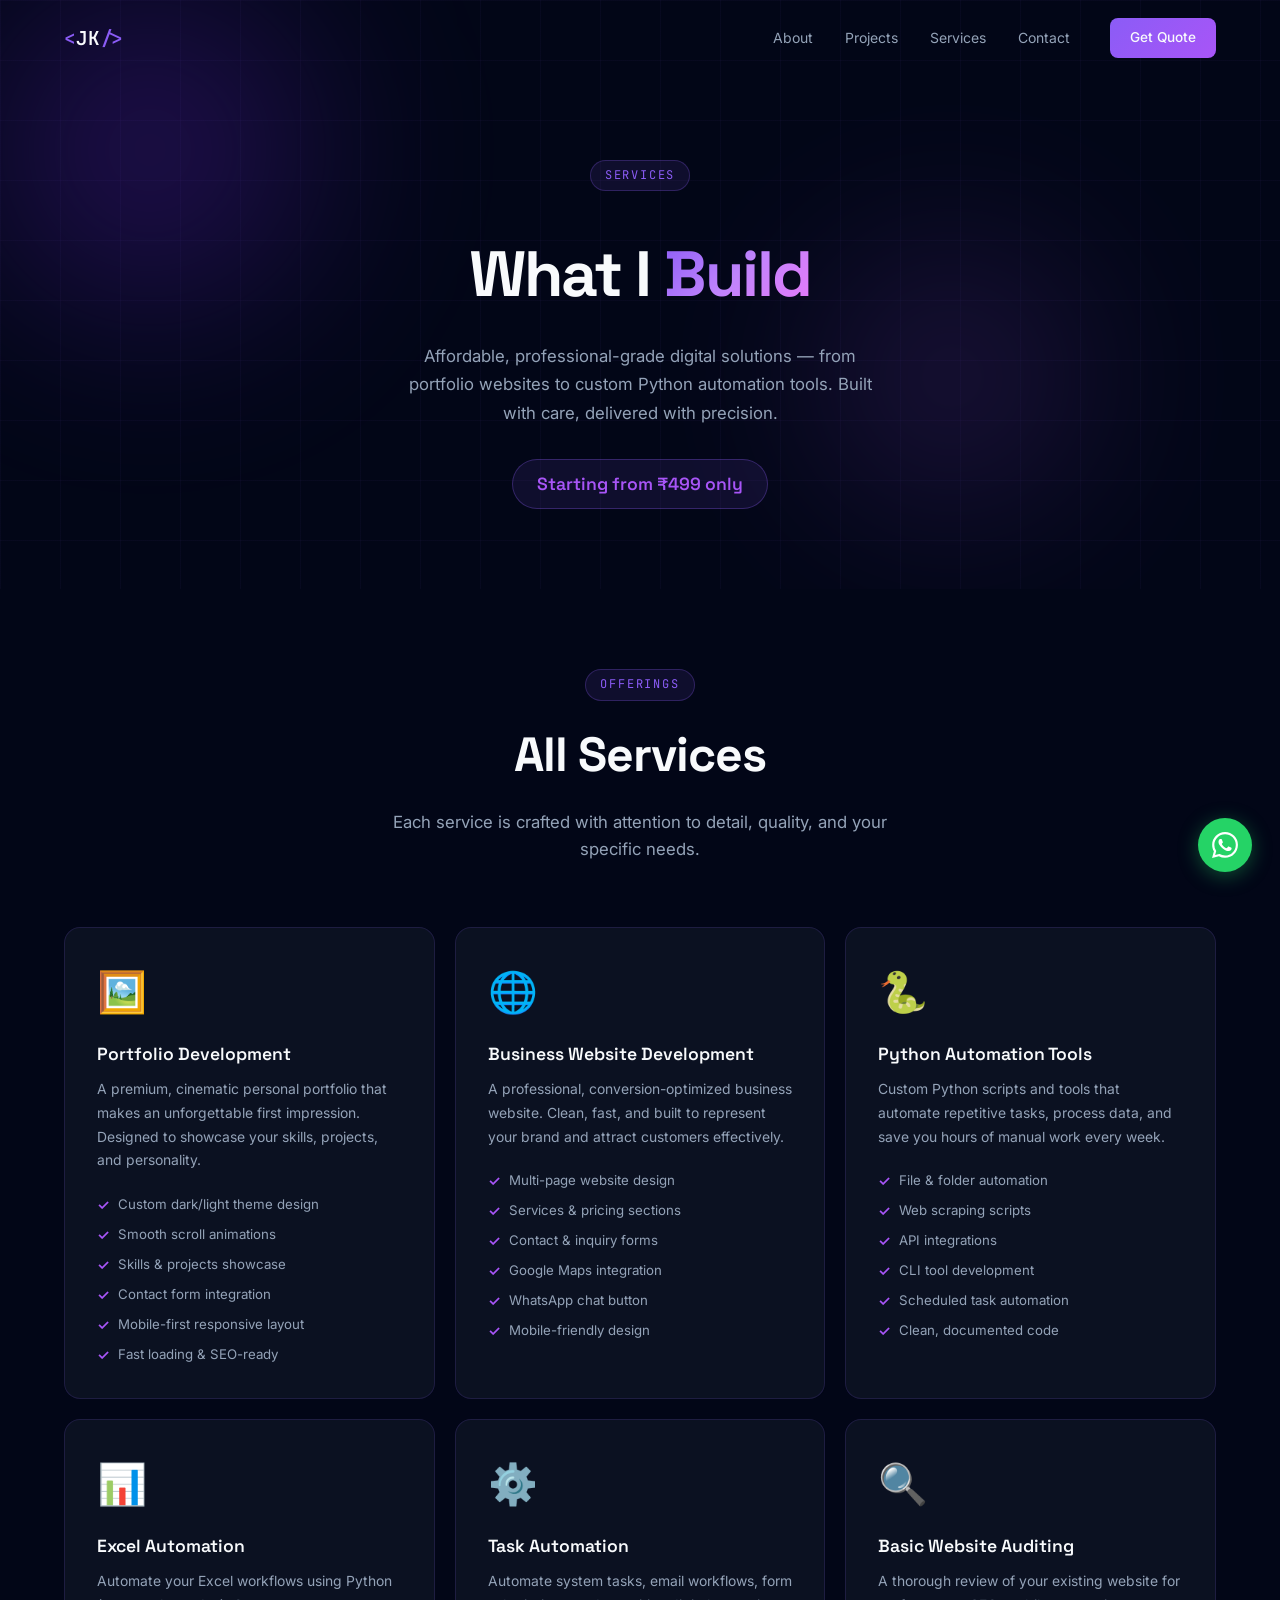
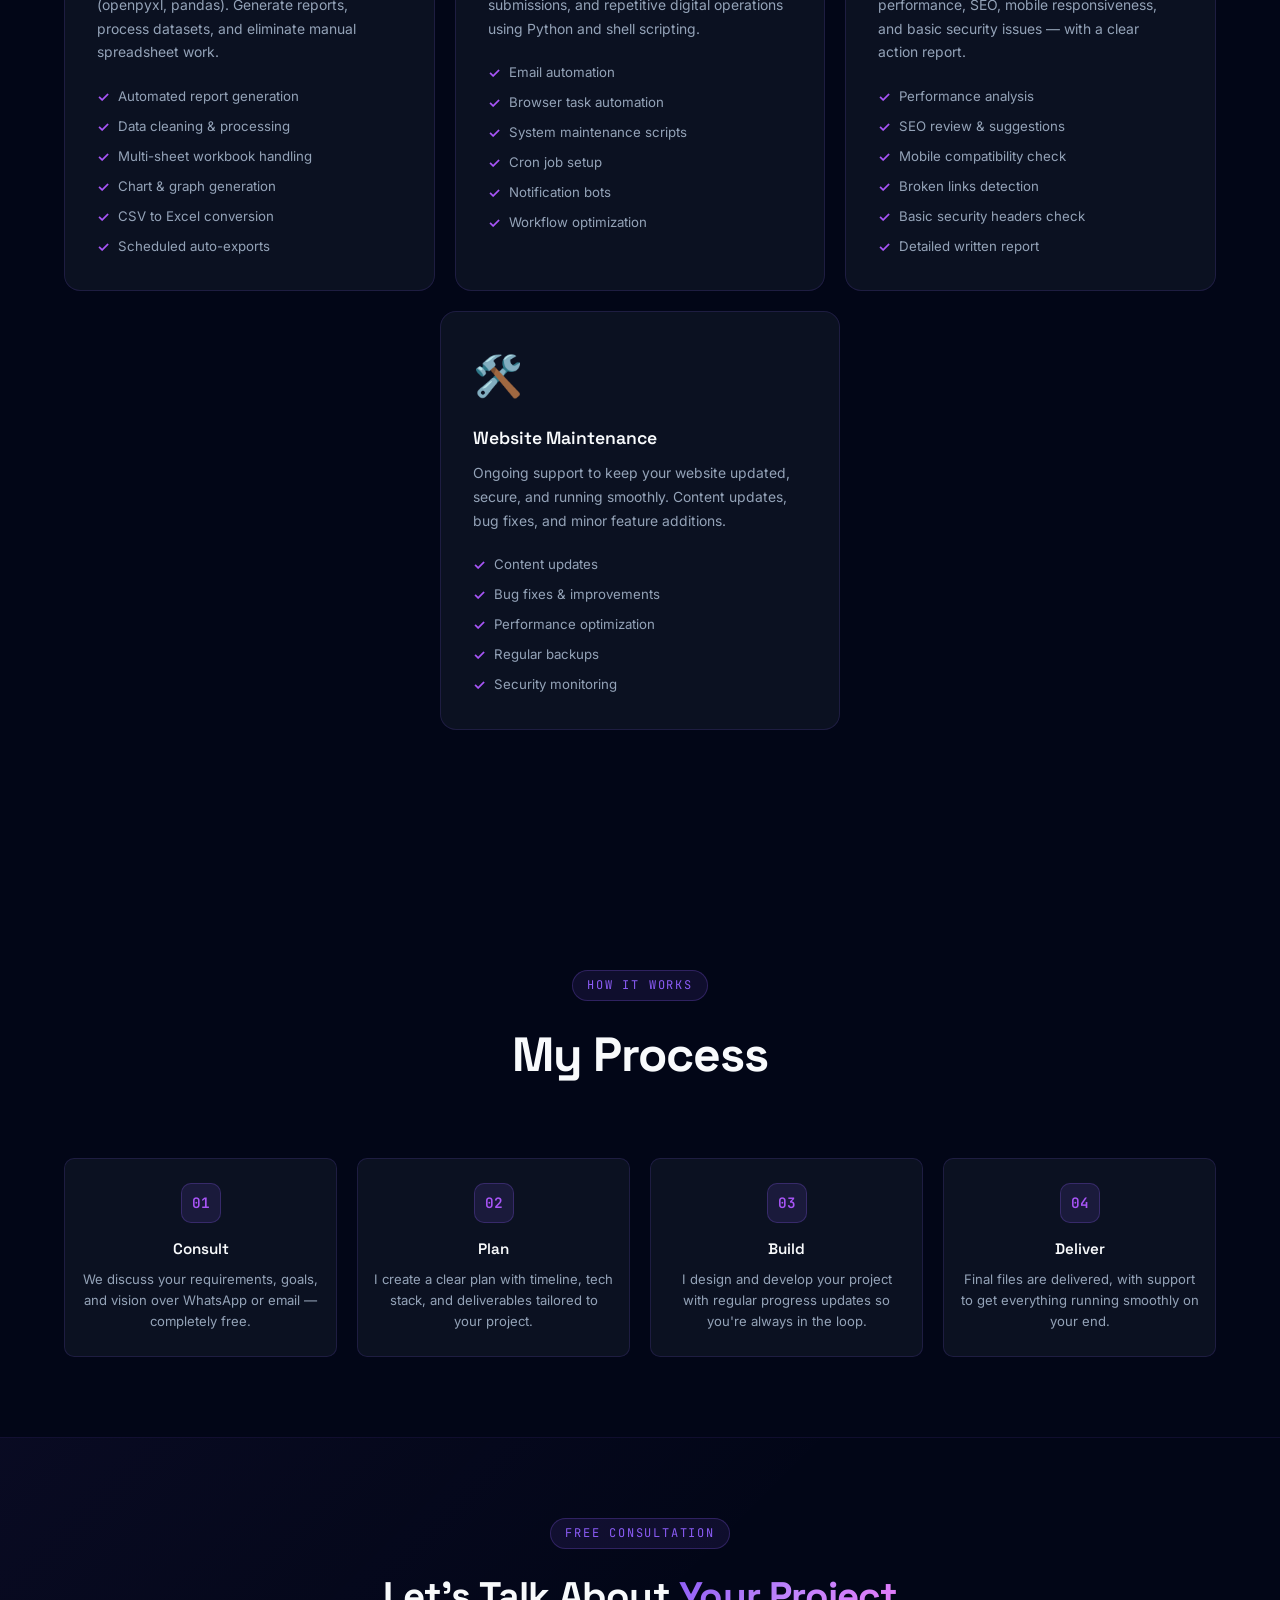
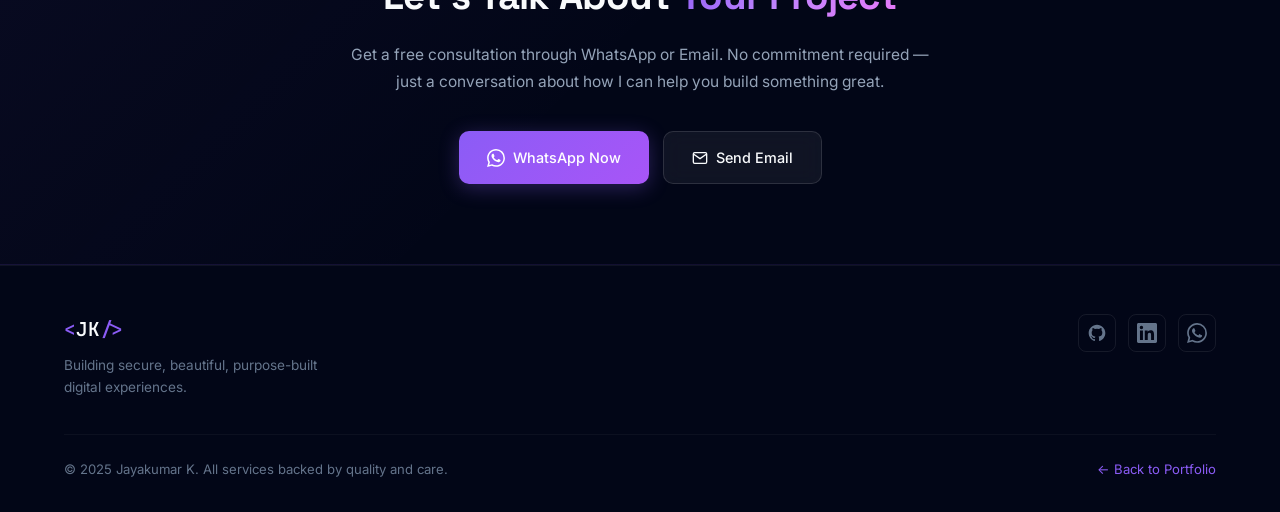
==== services.html @ e2ff3d17 "Initial Commit to upload files" ====
<!DOCTYPE html>
<html lang="en">
<head>
  <meta charset="UTF-8" />
  <meta name="viewport" content="width=device-width, initial-scale=1.0" />
  <title>Services — Jayakumar K</title>
  <meta name="description" content="Freelance services by Jayakumar K: Portfolio development, business websites, Python automation, and more. Starting from ₹499." />
  <link rel="preconnect" href="https://fonts.googleapis.com" />
  <link rel="preconnect" href="https://fonts.gstatic.com" crossorigin />
  <link href="https://fonts.googleapis.com/css2?family=Space+Grotesk:wght@300;400;500;600;700&family=Inter:wght@300;400;500;600&family=JetBrains+Mono:wght@400;500&display=swap" rel="stylesheet" />
  <link rel="stylesheet" href="style.css" />
  <style>
    /* Services Page Extra Styles */
    .services-hero {
      padding: 160px 0 80px;
      text-align: center;
      position: relative;
      overflow: hidden;
    }

    .services-hero .hero-bg { position: absolute; inset: 0; pointer-events: none; }

    .services-hero-content { position: relative; z-index: 1; }

    .services-hero h1 {
      font-family: var(--font-head);
      font-size: clamp(2.5rem, 5vw, 4rem);
      font-weight: 700;
      letter-spacing: -0.03em;
      margin: 16px 0;
    }

    .services-hero p {
      font-size: 1.05rem;
      color: var(--text-2);
      max-width: 500px;
      margin: 0 auto 32px;
      line-height: 1.7;
    }

    .price-badge {
      display: inline-block;
      font-family: var(--font-head);
      font-size: 1.1rem;
      font-weight: 600;
      color: var(--purple-glow);
      background: rgba(139, 92, 246, 0.1);
      border: 1px solid rgba(139, 92, 246, 0.3);
      padding: 10px 24px;
      border-radius: 100px;
    }

    /* Services Full Grid */
    .services-full {
      padding: 80px 0;
    }

    .services-full-grid {
      display: grid;
      grid-template-columns: repeat(3, 1fr);
      gap: 20px;
      margin-bottom: 80px;
    }

    .service-full-card {
      background: var(--card-bg);
      border: 1px solid var(--card-border);
      border-radius: var(--radius);
      padding: 32px;
      backdrop-filter: blur(10px);
      transition: var(--transition);
    }

    .service-full-card:hover {
      border-color: rgba(139, 92, 246, 0.3);
      transform: translateY(-4px);
      box-shadow: var(--shadow-purple);
    }

    .service-full-card .icon {
      font-size: 2.5rem;
      margin-bottom: 16px;
    }

    .service-full-card h3 {
      font-family: var(--font-head);
      font-size: 1.1rem;
      font-weight: 600;
      color: var(--text);
      margin-bottom: 10px;
    }

    .service-full-card p {
      font-size: 0.87rem;
      color: var(--text-2);
      line-height: 1.7;
      margin-bottom: 20px;
    }

    .service-features {
      list-style: none;
      display: flex;
      flex-direction: column;
      gap: 7px;
    }

    .service-features li {
      font-size: 0.83rem;
      color: var(--text-2);
      display: flex;
      align-items: center;
      gap: 8px;
    }

    .service-features li::before {
      content: '✓';
      color: var(--purple-glow);
      font-weight: 600;
      font-size: 0.9rem;
    }

    /* Consultation Section */
    .consultation {
      padding: 80px 0;
      background: linear-gradient(135deg, rgba(139, 92, 246, 0.05) 0%, transparent 50%);
      border-top: 1px solid rgba(139, 92, 246, 0.1);
      border-bottom: 1px solid rgba(139, 92, 246, 0.1);
    }

    .consultation-inner {
      text-align: center;
      max-width: 600px;
      margin: 0 auto;
    }

    .consultation-inner h2 {
      font-family: var(--font-head);
      font-size: clamp(1.8rem, 3vw, 2.5rem);
      font-weight: 700;
      letter-spacing: -0.02em;
      margin-bottom: 16px;
    }

    .consultation-inner p {
      font-size: 0.97rem;
      color: var(--text-2);
      line-height: 1.7;
      margin-bottom: 36px;
    }

    .consult-btns {
      display: flex;
      gap: 14px;
      justify-content: center;
      flex-wrap: wrap;
    }

    /* Process Section */
    .process {
      padding: 80px 0;
    }

    .process-grid {
      display: grid;
      grid-template-columns: repeat(4, 1fr);
      gap: 20px;
      margin-top: 48px;
    }

    .process-step {
      text-align: center;
      padding: 24px 16px;
      background: var(--card-bg);
      border: 1px solid var(--card-border);
      border-radius: var(--radius-sm);
      backdrop-filter: blur(10px);
      transition: var(--transition);
    }

    .process-step:hover {
      border-color: rgba(139, 92, 246, 0.25);
      transform: translateY(-3px);
    }

    .step-num {
      display: inline-flex;
      align-items: center;
      justify-content: center;
      width: 40px;
      height: 40px;
      border-radius: 10px;
      background: rgba(139, 92, 246, 0.12);
      border: 1px solid rgba(139, 92, 246, 0.25);
      font-family: var(--font-mono);
      font-size: 0.9rem;
      font-weight: 600;
      color: var(--purple-glow);
      margin-bottom: 14px;
    }

    .process-step h4 {
      font-family: var(--font-head);
      font-size: 0.95rem;
      font-weight: 600;
      color: var(--text);
      margin-bottom: 8px;
    }

    .process-step p {
      font-size: 0.82rem;
      color: var(--text-2);
      line-height: 1.6;
    }

    @media (max-width: 900px) {
      .services-full-grid { grid-template-columns: 1fr; }
      .process-grid { grid-template-columns: repeat(2, 1fr); }
    }

    @media (max-width: 600px) {
      .process-grid { grid-template-columns: 1fr; }
    }
  </style>
</head>
<body>

  <!-- ========== NAVBAR ========== -->
  <nav class="navbar scrolled" id="navbar">
    <div class="nav-container">
      <a href="index.html" class="nav-logo">
        <span class="logo-bracket">&lt;</span>JK<span class="logo-bracket">/&gt;</span>
      </a>
      <ul class="nav-links" id="navLinks">
        <li><a href="index.html#about" class="nav-link">About</a></li>
        <li><a href="index.html#projects" class="nav-link">Projects</a></li>
        <li><a href="#services-list" class="nav-link">Services</a></li>
        <li><a href="index.html#contact" class="nav-link">Contact</a></li>
      </ul>
      <a href="https://wa.me/916382109933" target="_blank" class="nav-cta">Get Quote</a>
      <button class="hamburger" id="hamburger" aria-label="Toggle menu">
        <span></span><span></span><span></span>
      </button>
    </div>
  </nav>

  <!-- ========== HERO ========== -->
  <section class="services-hero">
    <div class="hero-bg">
      <div class="gradient-orb orb-1"></div>
      <div class="gradient-orb orb-2"></div>
      <div class="grid-overlay"></div>
    </div>

    <div class="container services-hero-content">
      <div class="reveal-up">
        <span class="section-tag">Services</span>
        <h1>What I <span class="gradient-text">Build</span></h1>
        <p>Affordable, professional-grade digital solutions — from portfolio websites to custom Python automation tools. Built with care, delivered with precision.</p>
        <div class="price-badge">Starting from ₹499 only</div>
      </div>
    </div>
  </section>

  <!-- ========== SERVICES LIST ========== -->
  <section class="services-full" id="services-list">
    <div class="container">
      <div class="section-header reveal-up">
        <span class="section-tag">Offerings</span>
        <h2 class="section-title">All Services</h2>
        <p class="section-desc">Each service is crafted with attention to detail, quality, and your specific needs.</p>
      </div>

      <div class="services-full-grid">

        <!-- Portfolio Development -->
        <div class="service-full-card reveal-up delay-1">
          <div class="icon">🖼️</div>
          <h3>Portfolio Development</h3>
          <p>A premium, cinematic personal portfolio that makes an unforgettable first impression. Designed to showcase your skills, projects, and personality.</p>
          <ul class="service-features">
            <li>Custom dark/light theme design</li>
            <li>Smooth scroll animations</li>
            <li>Skills & projects showcase</li>
            <li>Contact form integration</li>
            <li>Mobile-first responsive layout</li>
            <li>Fast loading & SEO-ready</li>
          </ul>
        </div>

        <!-- Business Website -->
        <div class="service-full-card reveal-up delay-2">
          <div class="icon">🌐</div>
          <h3>Business Website Development</h3>
          <p>A professional, conversion-optimized business website. Clean, fast, and built to represent your brand and attract customers effectively.</p>
          <ul class="service-features">
            <li>Multi-page website design</li>
            <li>Services & pricing sections</li>
            <li>Contact & inquiry forms</li>
            <li>Google Maps integration</li>
            <li>WhatsApp chat button</li>
            <li>Mobile-friendly design</li>
          </ul>
        </div>

        <!-- Python Automation Tools -->
        <div class="service-full-card reveal-up delay-3">
          <div class="icon">🐍</div>
          <h3>Python Automation Tools</h3>
          <p>Custom Python scripts and tools that automate repetitive tasks, process data, and save you hours of manual work every week.</p>
          <ul class="service-features">
            <li>File & folder automation</li>
            <li>Web scraping scripts</li>
            <li>API integrations</li>
            <li>CLI tool development</li>
            <li>Scheduled task automation</li>
            <li>Clean, documented code</li>
          </ul>
        </div>

        <!-- Excel Automation -->
        <div class="service-full-card reveal-up delay-1">
          <div class="icon">📊</div>
          <h3>Excel Automation</h3>
          <p>Automate your Excel workflows using Python (openpyxl, pandas). Generate reports, process datasets, and eliminate manual spreadsheet work.</p>
          <ul class="service-features">
            <li>Automated report generation</li>
            <li>Data cleaning & processing</li>
            <li>Multi-sheet workbook handling</li>
            <li>Chart & graph generation</li>
            <li>CSV to Excel conversion</li>
            <li>Scheduled auto-exports</li>
          </ul>
        </div>

        <!-- Task Automation -->
        <div class="service-full-card reveal-up delay-2">
          <div class="icon">⚙️</div>
          <h3>Task Automation</h3>
          <p>Automate system tasks, email workflows, form submissions, and repetitive digital operations using Python and shell scripting.</p>
          <ul class="service-features">
            <li>Email automation</li>
            <li>Browser task automation</li>
            <li>System maintenance scripts</li>
            <li>Cron job setup</li>
            <li>Notification bots</li>
            <li>Workflow optimization</li>
          </ul>
        </div>

        <!-- Website Auditing -->
        <div class="service-full-card reveal-up delay-3">
          <div class="icon">🔍</div>
          <h3>Basic Website Auditing</h3>
          <p>A thorough review of your existing website for performance, SEO, mobile responsiveness, and basic security issues — with a clear action report.</p>
          <ul class="service-features">
            <li>Performance analysis</li>
            <li>SEO review & suggestions</li>
            <li>Mobile compatibility check</li>
            <li>Broken links detection</li>
            <li>Basic security headers check</li>
            <li>Detailed written report</li>
          </ul>
        </div>

        <!-- Website Maintenance -->
        <div class="service-full-card reveal-up delay-1" style="grid-column: 1 / -1; max-width: 400px; margin: 0 auto;">
          <div class="icon">🛠️</div>
          <h3>Website Maintenance</h3>
          <p>Ongoing support to keep your website updated, secure, and running smoothly. Content updates, bug fixes, and minor feature additions.</p>
          <ul class="service-features">
            <li>Content updates</li>
            <li>Bug fixes & improvements</li>
            <li>Performance optimization</li>
            <li>Regular backups</li>
            <li>Security monitoring</li>
          </ul>
        </div>

      </div>
    </div>
  </section>

  <!-- ========== PROCESS ========== -->
  <section class="process">
    <div class="container">
      <div class="section-header reveal-up">
        <span class="section-tag">How it works</span>
        <h2 class="section-title">My Process</h2>
      </div>

      <div class="process-grid">
        <div class="process-step reveal-up delay-1">
          <div class="step-num">01</div>
          <h4>Consult</h4>
          <p>We discuss your requirements, goals, and vision over WhatsApp or email — completely free.</p>
        </div>
        <div class="process-step reveal-up delay-2">
          <div class="step-num">02</div>
          <h4>Plan</h4>
          <p>I create a clear plan with timeline, tech stack, and deliverables tailored to your project.</p>
        </div>
        <div class="process-step reveal-up delay-3">
          <div class="step-num">03</div>
          <h4>Build</h4>
          <p>I design and develop your project with regular progress updates so you're always in the loop.</p>
        </div>
        <div class="process-step reveal-up delay-4">
          <div class="step-num">04</div>
          <h4>Deliver</h4>
          <p>Final files are delivered, with support to get everything running smoothly on your end.</p>
        </div>
      </div>
    </div>
  </section>

  <!-- ========== CONSULTATION CTA ========== -->
  <section class="consultation">
    <div class="container">
      <div class="consultation-inner reveal-up">
        <span class="section-tag">Free Consultation</span>
        <h2>Let's Talk About <span class="gradient-text">Your Project</span></h2>
        <p>Get a free consultation through WhatsApp or Email. No commitment required — just a conversation about how I can help you build something great.</p>
        <div class="consult-btns">
          <a href="https://wa.me/916382109933?text=Hi%20Jayakumar%2C%20I%27d%20like%20a%20free%20consultation%20about%20your%20services." target="_blank" class="btn btn-primary">
            <svg width="18" height="18" viewBox="0 0 24 24" fill="currentColor"><path d="M17.472 14.382c-.297-.149-1.758-.867-2.03-.967-.273-.099-.471-.148-.67.15-.197.297-.767.966-.94 1.164-.173.199-.347.223-.644.075-.297-.15-1.255-.463-2.39-1.475-.883-.788-1.48-1.761-1.653-2.059-.173-.297-.018-.458.13-.606.134-.133.298-.347.446-.52.149-.174.198-.298.298-.497.099-.198.05-.371-.025-.52-.075-.149-.669-1.612-.916-2.207-.242-.579-.487-.5-.669-.51-.173-.008-.371-.01-.57-.01-.198 0-.52.074-.792.372-.272.297-1.04 1.016-1.04 2.479 0 1.462 1.065 2.875 1.213 3.074.149.198 2.096 3.2 5.077 4.487.709.306 1.262.489 1.694.625.712.227 1.36.195 1.871.118.571-.085 1.758-.719 2.006-1.413.248-.694.248-1.289.173-1.413-.074-.124-.272-.198-.57-.347m-5.421 7.403h-.004a9.87 9.87 0 01-5.031-1.378l-.361-.214-3.741.982.998-3.648-.235-.374a9.86 9.86 0 01-1.51-5.26c.001-5.45 4.436-9.884 9.888-9.884 2.64 0 5.122 1.03 6.988 2.898a9.825 9.825 0 012.893 6.994c-.003 5.45-4.437 9.884-9.885 9.884m8.413-18.297A11.815 11.815 0 0012.05 0C5.495 0 .16 5.335.157 11.892c0 2.096.547 4.142 1.588 5.945L.057 24l6.305-1.654a11.882 11.882 0 005.683 1.448h.005c6.554 0 11.89-5.335 11.893-11.893a11.821 11.821 0 00-3.48-8.413z"/></svg>
            WhatsApp Now
          </a>
          <a href="mailto:jayakumar.ethicalhacker@gmail.com?subject=Service%20Inquiry&body=Hi%20Jayakumar%2C%20I'm%20interested%20in%20your%20services." class="btn btn-glass">
            <svg width="16" height="16" viewBox="0 0 24 24" fill="none" stroke="currentColor" stroke-width="2"><path d="M4 4h16c1.1 0 2 .9 2 2v12c0 1.1-.9 2-2 2H4c-1.1 0-2-.9-2-2V6c0-1.1.9-2 2-2z"/><polyline points="22,6 12,13 2,6"/></svg>
            Send Email
          </a>
        </div>
      </div>
    </div>
  </section>

  <!-- ========== FOOTER ========== -->
  <footer class="footer">
    <div class="container">
      <div class="footer-inner">
        <div class="footer-brand">
          <a href="index.html" class="nav-logo">
            <span class="logo-bracket">&lt;</span>JK<span class="logo-bracket">/&gt;</span>
          </a>
          <p class="footer-tagline">Building secure, beautiful, purpose-built digital experiences.</p>
        </div>

        <div class="footer-socials">
          <a href="https://github.com/jayakumar-hacker" target="_blank" class="social-link" aria-label="GitHub">
            <svg width="20" height="20" viewBox="0 0 24 24" fill="currentColor"><path d="M12 2C6.477 2 2 6.477 2 12c0 4.418 2.865 8.165 6.839 9.49.5.09.682-.217.682-.482 0-.237-.009-.868-.013-1.703-2.782.605-3.369-1.34-3.369-1.34-.454-1.156-1.11-1.463-1.11-1.463-.908-.62.069-.608.069-.608 1.003.07 1.531 1.031 1.531 1.031.892 1.53 2.341 1.088 2.91.832.092-.647.35-1.088.636-1.338-2.22-.253-4.555-1.11-4.555-4.943 0-1.091.39-1.984 1.029-2.682-.103-.254-.446-1.27.098-2.646 0 0 .84-.269 2.75 1.025A9.578 9.578 0 0112 6.836a9.59 9.59 0 012.504.337c1.909-1.294 2.747-1.025 2.747-1.025.546 1.376.203 2.394.1 2.646.64.699 1.026 1.591 1.026 2.682 0 3.841-2.337 4.687-4.565 4.935.359.308.678.919.678 1.852 0 1.335-.012 2.415-.012 2.741 0 .267.18.577.688.48C19.138 20.161 22 16.416 22 12c0-5.523-4.477-10-10-10z"/></svg>
          </a>
          <a href="https://linkedin.com/in/jayakumar-csecs" target="_blank" class="social-link" aria-label="LinkedIn">
            <svg width="20" height="20" viewBox="0 0 24 24" fill="currentColor"><path d="M20.447 20.452h-3.554v-5.569c0-1.328-.027-3.037-1.852-3.037-1.853 0-2.136 1.445-2.136 2.939v5.667H9.351V9h3.414v1.561h.046c.477-.9 1.637-1.85 3.37-1.85 3.601 0 4.267 2.37 4.267 5.455v6.286zM5.337 7.433a2.062 2.062 0 01-2.063-2.065 2.064 2.064 0 112.063 2.065zm1.782 13.019H3.555V9h3.564v11.452zM22.225 0H1.771C.792 0 0 .774 0 1.729v20.542C0 23.227.792 24 1.771 24h20.451C23.2 24 24 23.227 24 22.271V1.729C24 .774 23.2 0 22.222 0h.003z"/></svg>
          </a>
          <a href="https://wa.me/916382109933" target="_blank" class="social-link" aria-label="WhatsApp">
            <svg width="20" height="20" viewBox="0 0 24 24" fill="currentColor"><path d="M17.472 14.382c-.297-.149-1.758-.867-2.03-.967-.273-.099-.471-.148-.67.15-.197.297-.767.966-.94 1.164-.173.199-.347.223-.644.075-.297-.15-1.255-.463-2.39-1.475-.883-.788-1.48-1.761-1.653-2.059-.173-.297-.018-.458.13-.606.134-.133.298-.347.446-.52.149-.174.198-.298.298-.497.099-.198.05-.371-.025-.52-.075-.149-.669-1.612-.916-2.207-.242-.579-.487-.5-.669-.51-.173-.008-.371-.01-.57-.01-.198 0-.52.074-.792.372-.272.297-1.04 1.016-1.04 2.479 0 1.462 1.065 2.875 1.213 3.074.149.198 2.096 3.2 5.077 4.487.709.306 1.262.489 1.694.625.712.227 1.36.195 1.871.118.571-.085 1.758-.719 2.006-1.413.248-.694.248-1.289.173-1.413-.074-.124-.272-.198-.57-.347m-5.421 7.403h-.004a9.87 9.87 0 01-5.031-1.378l-.361-.214-3.741.982.998-3.648-.235-.374a9.86 9.86 0 01-1.51-5.26c.001-5.45 4.436-9.884 9.888-9.884 2.64 0 5.122 1.03 6.988 2.898a9.825 9.825 0 012.893 6.994c-.003 5.45-4.437 9.884-9.885 9.884m8.413-18.297A11.815 11.815 0 0012.05 0C5.495 0 .16 5.335.157 11.892c0 2.096.547 4.142 1.588 5.945L.057 24l6.305-1.654a11.882 11.882 0 005.683 1.448h.005c6.554 0 11.89-5.335 11.893-11.893a11.821 11.821 0 00-3.48-8.413z"/></svg>
          </a>
        </div>
      </div>
      <div class="footer-bottom">
        <p>© 2025 Jayakumar K. All services backed by quality and care.</p>
        <a href="index.html" class="footer-link">← Back to Portfolio</a>
      </div>
    </div>
  </footer>

  <!-- WhatsApp Float -->
  <a href="https://wa.me/916382109933" target="_blank" class="whatsapp-float" aria-label="Chat on WhatsApp">
    <svg width="26" height="26" viewBox="0 0 24 24" fill="currentColor"><path d="M17.472 14.382c-.297-.149-1.758-.867-2.03-.967-.273-.099-.471-.148-.67.15-.197.297-.767.966-.94 1.164-.173.199-.347.223-.644.075-.297-.15-1.255-.463-2.39-1.475-.883-.788-1.48-1.761-1.653-2.059-.173-.297-.018-.458.13-.606.134-.133.298-.347.446-.52.149-.174.198-.298.298-.497.099-.198.05-.371-.025-.52-.075-.149-.669-1.612-.916-2.207-.242-.579-.487-.5-.669-.51-.173-.008-.371-.01-.57-.01-.198 0-.52.074-.792.372-.272.297-1.04 1.016-1.04 2.479 0 1.462 1.065 2.875 1.213 3.074.149.198 2.096 3.2 5.077 4.487.709.306 1.262.489 1.694.625.712.227 1.36.195 1.871.118.571-.085 1.758-.719 2.006-1.413.248-.694.248-1.289.173-1.413-.074-.124-.272-.198-.57-.347m-5.421 7.403h-.004a9.87 9.87 0 01-5.031-1.378l-.361-.214-3.741.982.998-3.648-.235-.374a9.86 9.86 0 01-1.51-5.26c.001-5.45 4.436-9.884 9.888-9.884 2.64 0 5.122 1.03 6.988 2.898a9.825 9.825 0 012.893 6.994c-.003 5.45-4.437 9.884-9.885 9.884m8.413-18.297A11.815 11.815 0 0012.05 0C5.495 0 .16 5.335.157 11.892c0 2.096.547 4.142 1.588 5.945L.057 24l6.305-1.654a11.882 11.882 0 005.683 1.448h.005c6.554 0 11.89-5.335 11.893-11.893a11.821 11.821 0 00-3.48-8.413z"/></svg>
  </a>

  <script>
    // Navbar scroll
    const navbar = document.getElementById('navbar');
    window.addEventListener('scroll', () => {
      navbar.classList.toggle('scrolled', window.scrollY > 50);
    }, { passive: true });

    // Hamburger
    const hamburger = document.getElementById('hamburger');
    const navLinks = document.getElementById('navLinks');
    hamburger.addEventListener('click', () => {
      hamburger.classList.toggle('active');
      navLinks.classList.toggle('open');
    });

    // Scroll reveal
    const observer = new IntersectionObserver(
      entries => entries.forEach(e => { if (e.isIntersecting) { e.target.classList.add('visible'); observer.unobserve(e.target); } }),
      { threshold: 0.12 }
    );
    document.querySelectorAll('.reveal-up').forEach(el => observer.observe(el));
  </script>
</body>
</html>
---- style.css ----
/* ============================================
   JAYAKUMAR K — PORTFOLIO
   Premium Dark Cybersecurity Aesthetic
   ============================================ */

/* ===== CSS Variables ===== */
:root {
  --bg: #020617;
  --bg-2: #0f172a;
  --card-bg: rgba(17, 24, 39, 0.7);
  --card-border: rgba(139, 92, 246, 0.15);
  --purple: #8b5cf6;
  --purple-glow: #a855f7;
  --purple-dim: #6d28d9;
  --purple-muted: rgba(139, 92, 246, 0.1);
  --text: #f8fafc;
  --text-2: #94a3b8;
  --text-3: #64748b;
  --white: #ffffff;
  --radius: 16px;
  --radius-sm: 10px;
  --transition: all 0.35s cubic-bezier(0.4, 0, 0.2, 1);
  --font-head: 'Space Grotesk', sans-serif;
  --font-body: 'Inter', sans-serif;
  --font-mono: 'JetBrains Mono', monospace;
  --shadow-purple: 0 0 40px rgba(139, 92, 246, 0.15);
  --shadow-card: 0 4px 40px rgba(0, 0, 0, 0.4);
}

/* ===== Reset & Base ===== */
*, *::before, *::after {
  margin: 0;
  padding: 0;
  box-sizing: border-box;
}

html {
  scroll-behavior: smooth;
  font-size: 16px;
}

body {
  background-color: var(--bg);
  color: var(--text);
  font-family: var(--font-body);
  line-height: 1.6;
  overflow-x: hidden;
  -webkit-font-smoothing: antialiased;
}

a { text-decoration: none; color: inherit; }
img { max-width: 100%; display: block; }
button { cursor: pointer; border: none; background: none; font-family: inherit; }
ul { list-style: none; }

/* ===== Scrollbar ===== */
::-webkit-scrollbar { width: 4px; }
::-webkit-scrollbar-track { background: var(--bg); }
::-webkit-scrollbar-thumb { background: var(--purple-dim); border-radius: 4px; }

/* ===== Container ===== */
.container {
  max-width: 1200px;
  margin: 0 auto;
  padding: 0 24px;
}

/* ===== Section shared styles ===== */
section { padding: 100px 0; }

.section-header {
  text-align: center;
  margin-bottom: 64px;
}

.section-tag {
  display: inline-block;
  font-family: var(--font-mono);
  font-size: 12px;
  letter-spacing: 0.15em;
  text-transform: uppercase;
  color: var(--purple);
  background: var(--purple-muted);
  border: 1px solid rgba(139, 92, 246, 0.25);
  padding: 5px 14px;
  border-radius: 100px;
  margin-bottom: 16px;
}

.section-title {
  font-family: var(--font-head);
  font-size: clamp(2rem, 4vw, 3rem);
  font-weight: 700;
  color: var(--text);
  letter-spacing: -0.02em;
  margin-bottom: 16px;
}

.section-desc {
  font-size: 1.05rem;
  color: var(--text-2);
  max-width: 520px;
  margin: 0 auto;
}

/* ===== Gradient text ===== */
.gradient-text {
  background: linear-gradient(135deg, #8b5cf6 0%, #c084fc 50%, #e879f9 100%);
  -webkit-background-clip: text;
  -webkit-text-fill-color: transparent;
  background-clip: text;
}

/* ===== Buttons ===== */
.btn {
  display: inline-flex;
  align-items: center;
  gap: 8px;
  padding: 14px 28px;
  border-radius: 10px;
  font-family: var(--font-body);
  font-size: 0.9rem;
  font-weight: 500;
  transition: var(--transition);
  position: relative;
  overflow: hidden;
}

.btn-primary {
  background: linear-gradient(135deg, var(--purple), var(--purple-glow));
  color: white;
  box-shadow: 0 4px 20px rgba(139, 92, 246, 0.3);
}

.btn-primary:hover {
  transform: translateY(-2px);
  box-shadow: 0 8px 30px rgba(139, 92, 246, 0.45);
}

.btn-glass {
  background: rgba(255, 255, 255, 0.06);
  color: var(--text);
  border: 1px solid rgba(255, 255, 255, 0.12);
  backdrop-filter: blur(10px);
}

.btn-glass:hover {
  background: rgba(255, 255, 255, 0.1);
  border-color: rgba(139, 92, 246, 0.4);
  transform: translateY(-2px);
}

.btn-full { width: 100%; justify-content: center; }

/* ===== Reveal animations ===== */
.reveal-up {
  opacity: 0;
  transform: translateY(32px);
  transition: opacity 0.7s cubic-bezier(0.4, 0, 0.2, 1), transform 0.7s cubic-bezier(0.4, 0, 0.2, 1);
}

.reveal-right {
  opacity: 0;
  transform: translateX(40px);
  transition: opacity 0.8s cubic-bezier(0.4, 0, 0.2, 1), transform 0.8s cubic-bezier(0.4, 0, 0.2, 1);
}

.reveal-up.visible, .reveal-right.visible {
  opacity: 1;
  transform: translate(0);
}

.delay-1 { transition-delay: 0.1s; }
.delay-2 { transition-delay: 0.2s; }
.delay-3 { transition-delay: 0.3s; }
.delay-4 { transition-delay: 0.4s; }
.delay-5 { transition-delay: 0.5s; }
.delay-6 { transition-delay: 0.6s; }

/* ============================================
   NAVBAR
   ============================================ */
.navbar {
  position: fixed;
  top: 0;
  left: 0;
  right: 0;
  z-index: 1000;
  padding: 18px 0;
  transition: var(--transition);
}

.navbar.scrolled {
  background: rgba(2, 6, 23, 0.85);
  backdrop-filter: blur(20px);
  -webkit-backdrop-filter: blur(20px);
  border-bottom: 1px solid rgba(139, 92, 246, 0.1);
  padding: 12px 0;
}

.nav-container {
  max-width: 1200px;
  margin: 0 auto;
  padding: 0 24px;
  display: flex;
  align-items: center;
  gap: 40px;
}

.nav-logo {
  font-family: var(--font-mono);
  font-size: 1.2rem;
  font-weight: 600;
  color: var(--text);
  margin-right: auto;
}

.logo-bracket { color: var(--purple); }

.nav-links {
  display: flex;
  align-items: center;
  gap: 32px;
}

.nav-link {
  font-size: 0.875rem;
  font-weight: 400;
  color: var(--text-2);
  transition: var(--transition);
  position: relative;
}

.nav-link::after {
  content: '';
  position: absolute;
  bottom: -4px;
  left: 0;
  width: 0;
  height: 1px;
  background: var(--purple);
  transition: width 0.3s ease;
}

.nav-link:hover {
  color: var(--text);
}

.nav-link:hover::after { width: 100%; }

.nav-cta {
  font-size: 0.85rem;
  font-weight: 500;
  color: var(--text);
  background: linear-gradient(135deg, var(--purple), var(--purple-glow));
  padding: 9px 20px;
  border-radius: 8px;
  transition: var(--transition);
}

.nav-cta:hover {
  transform: translateY(-1px);
  box-shadow: 0 4px 16px rgba(139, 92, 246, 0.4);
}

.hamburger {
  display: none;
  flex-direction: column;
  gap: 5px;
  padding: 4px;
  cursor: pointer;
  margin-left: auto;
}

.hamburger span {
  display: block;
  width: 22px;
  height: 2px;
  background: var(--text-2);
  border-radius: 2px;
  transition: var(--transition);
}

.hamburger.active span:nth-child(1) { transform: rotate(45deg) translate(5px, 5px); }
.hamburger.active span:nth-child(2) { opacity: 0; }
.hamburger.active span:nth-child(3) { transform: rotate(-45deg) translate(5px, -5px); }

/* ============================================
   HERO SECTION
   ============================================ */
.hero {
  min-height: 100vh;
  display: flex;
  align-items: center;
  position: relative;
  overflow: hidden;
  padding: 120px 0 80px;
}

/* Background */
.hero-bg {
  position: absolute;
  inset: 0;
  z-index: 0;
  pointer-events: none;
}

.gradient-orb {
  position: absolute;
  border-radius: 50%;
  filter: blur(80px);
  opacity: 0.35;
  animation: float-orb 8s ease-in-out infinite;
}

.orb-1 {
  width: 500px;
  height: 500px;
  background: radial-gradient(circle, #6d28d9 0%, transparent 70%);
  top: -100px;
  left: -100px;
  animation-delay: 0s;
}

.orb-2 {
  width: 400px;
  height: 400px;
  background: radial-gradient(circle, #a855f7 0%, transparent 70%);
  top: 30%;
  right: 10%;
  animation-delay: -3s;
  opacity: 0.2;
}

.orb-3 {
  width: 300px;
  height: 300px;
  background: radial-gradient(circle, #7c3aed 0%, transparent 70%);
  bottom: 10%;
  left: 30%;
  animation-delay: -5s;
  opacity: 0.15;
}

.grid-overlay {
  position: absolute;
  inset: 0;
  background-image:
    linear-gradient(rgba(139, 92, 246, 0.04) 1px, transparent 1px),
    linear-gradient(90deg, rgba(139, 92, 246, 0.04) 1px, transparent 1px);
  background-size: 60px 60px;
}

@keyframes float-orb {
  0%, 100% { transform: translate(0, 0) scale(1); }
  33% { transform: translate(20px, -30px) scale(1.05); }
  66% { transform: translate(-15px, 20px) scale(0.95); }
}

/* Hero Content */
.hero-container {
  max-width: 1200px;
  margin: 0 auto;
  padding: 0 24px;
  display: grid;
  grid-template-columns: 1fr 1fr;
  align-items: center;
  gap: 60px;
  position: relative;
  z-index: 1;
}

.hero-badge {
  display: inline-flex;
  align-items: center;
  gap: 8px;
  font-family: var(--font-mono);
  font-size: 0.8rem;
  color: var(--text-2);
  background: rgba(17, 24, 39, 0.8);
  border: 1px solid rgba(139, 92, 246, 0.2);
  padding: 7px 14px;
  border-radius: 100px;
  margin-bottom: 28px;
}

.badge-dot {
  width: 7px;
  height: 7px;
  background: #22c55e;
  border-radius: 50%;
  animation: pulse-dot 2s infinite;
}

@keyframes pulse-dot {
  0%, 100% { box-shadow: 0 0 0 0 rgba(34, 197, 94, 0.4); }
  50% { box-shadow: 0 0 0 6px rgba(34, 197, 94, 0); }
}

.hero-name {
  font-family: var(--font-head);
  font-size: clamp(3rem, 6vw, 5rem);
  font-weight: 700;
  letter-spacing: -0.03em;
  line-height: 1.05;
  margin-bottom: 16px;
  display: block;
}

/* .name-line { display: flex; } */

.hero-role {
  font-family: var(--font-mono);
  font-size: 1rem;
  color: var(--purple);
  letter-spacing: 0.05em;
  margin-bottom: 24px;
}

.hero-subtitle {
  font-size: 1.05rem;
  color: var(--text-2);
  line-height: 1.9;
  margin-bottom: 36px;
}

.hero-actions {
  display: flex;
  gap: 14px;
  margin-bottom: 48px;
}

.hero-stats {
  display: flex;
  align-items: center;
  gap: 28px;
}

.stat-num {
  display: block;
  font-family: var(--font-head);
  font-size: 1.4rem;
  font-weight: 700;
  color: var(--text);
}

.stat-label {
  font-size: 0.75rem;
  color: var(--text-3);
  text-transform: uppercase;
  letter-spacing: 0.1em;
}

.stat-divider {
  width: 1px;
  height: 36px;
  background: rgba(255, 255, 255, 0.1);
}

/* Hero Image */
.hero-image-wrap {
  position: relative;
  display: flex;
  align-items: center;
  justify-content: center;
}

.image-glow {
  position: absolute;
  width: 320px;
  height: 320px;
  background: radial-gradient(circle, rgba(139, 92, 246, 0.25) 0%, transparent 70%);
  border-radius: 50%;
  filter: blur(40px);
  animation: float-orb 6s ease-in-out infinite;
}

.image-frame {
  position: relative;
  z-index: 1;
  width: 280px;
  height: 340px;
  border-radius: 24px;
  background: linear-gradient(145deg, rgba(17, 24, 39, 0.9), rgba(9, 15, 30, 0.95));
  border: 1px solid rgba(139, 92, 246, 0.25);
  box-shadow: 0 0 60px rgba(139, 92, 246, 0.12), inset 0 1px 0 rgba(255, 255, 255, 0.05);
  display: flex;
  align-items: center;
  justify-content: center;
  animation: float-image 5s ease-in-out infinite;
  overflow: hidden;
}

@keyframes float-image {
  0%, 100% { transform: translateY(0); }
  50% { transform: translateY(-12px); }
}

.profile-placeholder {
  position: relative;
  width: 160px;
  height: 160px;
  display: flex;
  align-items: center;
  justify-content: center;
}

.profile-initials {
  font-family: var(--font-head);
  font-size: 3.5rem;
  font-weight: 700;
  background: linear-gradient(135deg, #8b5cf6, #e879f9);
  -webkit-background-clip: text;
  -webkit-text-fill-color: transparent;
  background-clip: text;
  z-index: 2;
}

.profile-ring {
  position: absolute;
  inset: -8px;
  border-radius: 50%;
  border: 2px solid transparent;
  background: linear-gradient(135deg, #8b5cf6, #e879f9) border-box;
  -webkit-mask: linear-gradient(#fff 0 0) padding-box, linear-gradient(#fff 0 0);
  -webkit-mask-composite: destination-out;
  mask-composite: exclude;
  animation: spin-ring 8s linear infinite;
}

@keyframes spin-ring {
  from { transform: rotate(0deg); }
  to { transform: rotate(360deg); }
}

/* Floating Tags */
.float-tag {
  position: absolute;
  display: flex;
  align-items: center;
  gap: 7px;
  font-size: 0.78rem;
  font-weight: 500;
  color: var(--text);
  background: rgba(17, 24, 39, 0.9);
  border: 1px solid rgba(139, 92, 246, 0.3);
  backdrop-filter: blur(10px);
  padding: 8px 14px;
  border-radius: 100px;
  white-space: nowrap;
  animation: float-tag 4s ease-in-out infinite;
}

.tag-icon { font-size: 1rem; }

.tag-1 {
  top: 20px;
  left: -30px;
  animation-delay: 0s;
}

.tag-2 {
  top: 50%;
  right: -30px;
  animation-delay: -1.5s;
}

.tag-3 {
  bottom: 30px;
  left: -20px;
  animation-delay: -3s;
}

@keyframes float-tag {
  0%, 100% { transform: translateY(0); }
  50% { transform: translateY(-8px); }
}

/* Scroll Indicator */
.scroll-indicator {
  position: absolute;
  bottom: 32px;
  left: 50%;
  transform: translateX(-50%);
  display: flex;
  flex-direction: column;
  align-items: center;
  gap: 8px;
  z-index: 1;
}

.scroll-line {
  width: 1px;
  height: 48px;
  background: linear-gradient(to bottom, var(--purple), transparent);
  animation: scroll-line 2s ease-in-out infinite;
}

.scroll-indicator span {
  font-family: var(--font-mono);
  font-size: 0.7rem;
  color: var(--text-3);
  letter-spacing: 0.1em;
  text-transform: uppercase;
}

@keyframes scroll-line {
  0% { opacity: 1; transform: scaleY(1); }
  50% { opacity: 0.4; transform: scaleY(0.8); }
  100% { opacity: 1; transform: scaleY(1); }
}

/* ============================================
   ABOUT SECTION
   ============================================ */
.about {
  background: linear-gradient(180deg, var(--bg) 0%, var(--bg-2) 50%, var(--bg) 100%);
}

.about-grid {
  display: grid;
  grid-template-columns: 1fr 1fr;
  gap: 60px;
  align-items: start;
}

.about-lead {
  font-family: var(--font-head);
  font-size: 1.35rem;
  font-weight: 500;
  color: var(--text);
  margin-bottom: 20px;
  line-height: 1.5;
}

.about-body {
  font-size: 0.97rem;
  color: var(--text-2);
  line-height: 1.8;
  margin-bottom: 16px;
}

.highlight {
  color: var(--purple-glow);
  font-weight: 500;
}

.about-tags {
  display: flex;
  flex-wrap: wrap;
  gap: 8px;
  margin-top: 28px;
}

.tag {
  font-size: 0.8rem;
  color: var(--text-2);
  border: 1px solid rgba(139, 92, 246, 0.2);
  background: var(--purple-muted);
  padding: 5px 12px;
  border-radius: 100px;
  transition: var(--transition);
}

.tag:hover {
  color: var(--purple-glow);
  border-color: var(--purple);
}

.about-cards {
  display: grid;
  grid-template-columns: 1fr 1fr;
  gap: 16px;
}

.info-card {
  background: var(--card-bg);
  border: 1px solid var(--card-border);
  border-radius: var(--radius-sm);
  padding: 20px;
  display: flex;
  gap: 14px;
  align-items: flex-start;
  backdrop-filter: blur(10px);
  transition: var(--transition);
}

.info-card:hover {
  border-color: rgba(139, 92, 246, 0.3);
  transform: translateY(-2px);
  box-shadow: var(--shadow-purple);
}

.info-icon { font-size: 1.4rem; }

.info-content h4 {
  font-family: var(--font-head);
  font-size: 0.8rem;
  font-weight: 600;
  color: var(--text-3);
  text-transform: uppercase;
  letter-spacing: 0.08em;
  margin-bottom: 5px;
}

.info-content p {
  font-size: 0.85rem;
  color: var(--text-2);
  line-height: 1.5;
}

/* ============================================
   JOURNEY TIMELINE
   ============================================ */
.journey {
  position: relative;
}

.timeline {
  position: relative;
  max-width: 720px;
  margin: 0 auto;
  padding: 20px 0;
}

.timeline-line {
  position: absolute;
  left: 50%;
  top: 0;
  bottom: 0;
  width: 1px;
  background: linear-gradient(to bottom, transparent, var(--purple) 10%, var(--purple) 90%, transparent);
  transform: translateX(-50%);
  opacity: 0.4;
}

.timeline-item {
  display: grid;
  grid-template-columns: 1fr auto 1fr;
  gap: 24px;
  align-items: start;
  margin-bottom: 48px;
  position: relative;
}

.timeline-item:nth-child(even) .timeline-card {
  grid-column: 3;
  grid-row: 1;
}

.timeline-item:nth-child(even) {
  direction: rtl;
}

.timeline-item:nth-child(even) .timeline-card {
  direction: ltr;
}

.timeline-item:nth-child(odd) .timeline-card {
  grid-column: 1;
}

.timeline-dot {
  width: 14px;
  height: 14px;
  border-radius: 50%;
  background: var(--bg-2);
  border: 2px solid var(--purple);
  margin-top: 6px;
  position: relative;
  z-index: 2;
  transition: var(--transition);
}

.timeline-dot.active {
  background: var(--purple);
  box-shadow: 0 0 20px rgba(139, 92, 246, 0.5);
}

.timeline-dot.highlight {
  background: linear-gradient(135deg, var(--purple), var(--purple-glow));
  box-shadow: 0 0 24px rgba(168, 85, 247, 0.6);
  width: 16px;
  height: 16px;
}

.timeline-card {
  background: var(--card-bg);
  border: 1px solid var(--card-border);
  border-radius: var(--radius-sm);
  padding: 20px 22px;
  backdrop-filter: blur(10px);
  transition: var(--transition);
}

.timeline-card:hover {
  border-color: rgba(139, 92, 246, 0.3);
  transform: translateY(-2px);
}

.timeline-card.active {
  border-color: rgba(139, 92, 246, 0.3);
  background: rgba(139, 92, 246, 0.05);
}

.timeline-card.highlight {
  border-color: rgba(168, 85, 247, 0.4);
  background: rgba(168, 85, 247, 0.06);
}

.timeline-year {
  font-family: var(--font-mono);
  font-size: 0.75rem;
  color: var(--purple);
  letter-spacing: 0.08em;
  display: block;
  margin-bottom: 6px;
}

.timeline-title {
  font-family: var(--font-head);
  font-size: 1rem;
  font-weight: 600;
  color: var(--text);
  margin-bottom: 4px;
}

.timeline-place {
  font-size: 0.82rem;
  color: var(--text-3);
  margin-bottom: 10px;
}

.timeline-badge {
  display: inline-block;
  font-size: 0.78rem;
  color: var(--purple-glow);
  background: rgba(168, 85, 247, 0.1);
  border: 1px solid rgba(168, 85, 247, 0.2);
  padding: 3px 10px;
  border-radius: 100px;
  margin-bottom: 10px;
}

.timeline-desc {
  font-size: 0.85rem;
  color: var(--text-2);
  line-height: 1.6;
}

/* ============================================
   SKILLS SECTION
   ============================================ */
.skills {
  background: linear-gradient(180deg, var(--bg) 0%, var(--bg-2) 50%, var(--bg) 100%);
}

.skills-grid {
  display: grid;
  grid-template-columns: repeat(4, 1fr);
  gap: 16px;
}

.skill-card {
  background: var(--card-bg);
  border: 1px solid var(--card-border);
  border-radius: var(--radius-sm);
  padding: 24px 20px;
  text-align: center;
  backdrop-filter: blur(10px);
  transition: var(--transition);
  cursor: default;
}

.skill-card:hover {
  border-color: rgba(139, 92, 246, 0.35);
  transform: translateY(-4px);
  box-shadow: 0 12px 40px rgba(139, 92, 246, 0.12);
}

.skill-icon {
  width: 48px;
  height: 48px;
  margin: 0 auto 12px;
}

.skill-icon svg { width: 100%; height: 100%; }
.skill-icon text { font-family: var(--font-head); font-weight: 700; }

.skill-name {
  display: block;
  font-family: var(--font-head);
  font-size: 0.9rem;
  font-weight: 600;
  color: var(--text);
  margin-bottom: 14px;
}

.skill-bar {
  height: 3px;
  background: rgba(255, 255, 255, 0.06);
  border-radius: 3px;
  overflow: hidden;
}

.skill-fill {
  height: 100%;
  width: 0;
  background: linear-gradient(90deg, var(--purple), var(--purple-glow));
  border-radius: 3px;
  transition: width 1.2s cubic-bezier(0.4, 0, 0.2, 1);
}
/* -----Icon section---- */
.fa-python,.fa-java,.fa-c,.fa-flask,.fa-html5,.fa-css3-alt,.fa-square-js,.fa-debian{
  font-size: 50px;
}
/* ============================================
   PROJECTS SECTION
   ============================================ */
.projects {
  position: relative;
}

.projects-grid {
  display: grid;
  grid-template-columns: repeat(2, 1fr);
  gap: 20px;
}

.project-card {
  background: var(--card-bg);
  border: 1px solid var(--card-border);
  border-radius: var(--radius);
  padding: 28px;
  backdrop-filter: blur(10px);
  transition: var(--transition);
  position: relative;
  overflow: hidden;
}

.project-card::before {
  content: '';
  position: absolute;
  inset: 0;
  background: radial-gradient(circle at top left, rgba(139, 92, 246, 0.06) 0%, transparent 60%);
  opacity: 0;
  transition: opacity 0.4s;
}

.project-card:hover {
  border-color: rgba(139, 92, 246, 0.3);
  transform: translateY(-4px);
  box-shadow: 0 16px 50px rgba(0, 0, 0, 0.35), 0 0 40px rgba(139, 92, 246, 0.08);
}

.project-card:hover::before { opacity: 1; }

.project-header {
  display: flex;
  align-items: flex-start;
  justify-content: space-between;
  margin-bottom: 16px;
}

.project-icon { font-size: 2rem; }

.project-link {
  color: var(--text-3);
  transition: var(--transition);
  padding: 6px;
  border-radius: 6px;
  border: 1px solid rgba(255, 255, 255, 0.06);
}

.project-link:hover {
  color: var(--purple-glow);
  border-color: rgba(139, 92, 246, 0.3);
  background: rgba(139, 92, 246, 0.08);
}

.project-title {
  font-family: var(--font-head);
  font-size: 1.2rem;
  font-weight: 600;
  color: var(--text);
  margin-bottom: 10px;
}

.project-desc {
  font-size: 0.88rem;
  color: var(--text-2);
  line-height: 1.7;
  margin-bottom: 18px;
}

.project-tech {
  display: flex;
  flex-wrap: wrap;
  gap: 7px;
}

.tech-tag {
  font-family: var(--font-mono);
  font-size: 0.72rem;
  color: var(--purple-glow);
  background: rgba(139, 92, 246, 0.1);
  border: 1px solid rgba(139, 92, 246, 0.2);
  padding: 3px 10px;
  border-radius: 100px;
}

/* ============================================
   SERVICES PREVIEW
   ============================================ */
.services-preview {
  background: linear-gradient(180deg, var(--bg) 0%, var(--bg-2) 50%, var(--bg) 100%);
}

.services-grid {
  display: grid;
  grid-template-columns: repeat(3, 1fr);
  gap: 20px;
  margin-bottom: 48px;
}

.service-card {
  background: var(--card-bg);
  border: 1px solid var(--card-border);
  border-radius: var(--radius);
  padding: 32px 28px;
  backdrop-filter: blur(10px);
  transition: var(--transition);
  position: relative;
  overflow: hidden;
}

.service-card:hover {
  border-color: rgba(139, 92, 246, 0.3);
  transform: translateY(-4px);
  box-shadow: var(--shadow-purple);
}

.service-card.featured {
  border-color: rgba(139, 92, 246, 0.3);
  background: rgba(139, 92, 246, 0.05);
}

.service-badge {
  position: absolute;
  top: 20px;
  right: 20px;
  font-family: var(--font-mono);
  font-size: 0.7rem;
  color: var(--purple-glow);
  background: rgba(168, 85, 247, 0.12);
  border: 1px solid rgba(168, 85, 247, 0.25);
  padding: 3px 10px;
  border-radius: 100px;
}

.service-icon {
  font-size: 2.2rem;
  margin-bottom: 18px;
}

.service-title {
  font-family: var(--font-head);
  font-size: 1.1rem;
  font-weight: 600;
  color: var(--text);
  margin-bottom: 10px;
}

.service-desc {
  font-size: 0.87rem;
  color: var(--text-2);
  line-height: 1.7;
  margin-bottom: 24px;
}

.service-btn {
  font-size: 0.85rem;
  font-weight: 500;
  color: var(--purple-glow);
  transition: var(--transition);
}

.service-btn:hover {
  color: var(--purple-glow);
  letter-spacing: 0.02em;
}

.services-cta {
  text-align: center;
}

.services-cta-text {
  font-size: 0.95rem;
  color: var(--text-2);
  margin-bottom: 20px;
}

.services-cta-text strong {
  color: var(--purple-glow);
}

/* ============================================
   CONTACT SECTION
   ============================================ */
.contact {
  position: relative;
}

.contact-grid {
  display: grid;
  grid-template-columns: 1fr 1.4fr;
  gap: 60px;
  align-items: start;
}

.contact-subtitle {
  font-family: var(--font-head);
  font-size: 1.2rem;
  font-weight: 600;
  color: var(--text);
  margin-bottom: 16px;
}

.contact-text {
  font-size: 0.92rem;
  color: var(--text-2);
  line-height: 1.75;
  margin-bottom: 32px;
}

.contact-links {
  display: flex;
  flex-direction: column;
  gap: 12px;
}

.contact-item {
  display: flex;
  align-items: center;
  gap: 14px;
  padding: 14px 16px;
  border-radius: 10px;
  border: 1px solid rgba(255, 255, 255, 0.06);
  background: rgba(17, 24, 39, 0.5);
  transition: var(--transition);
}

.contact-item:hover {
  border-color: rgba(139, 92, 246, 0.3);
  transform: translateX(4px);
}

.contact-item.whatsapp:hover { border-color: rgba(34, 197, 94, 0.3); }
.contact-item.email:hover { border-color: rgba(139, 92, 246, 0.3); }
.contact-item.linkedin:hover { border-color: rgba(10, 102, 194, 0.4); }

.contact-item-icon {
  width: 36px;
  height: 36px;
  border-radius: 8px;
  background: rgba(139, 92, 246, 0.1);
  display: flex;
  align-items: center;
  justify-content: center;
  color: var(--purple-glow);
  flex-shrink: 0;
}

.contact-item-label {
  display: block;
  font-size: 0.72rem;
  color: var(--text-3);
  text-transform: uppercase;
  letter-spacing: 0.08em;
  margin-bottom: 2px;
}

.contact-item-value {
  display: block;
  font-size: 0.85rem;
  color: var(--text);
  font-weight: 500;
}

/* Contact Form */
.contact-form-wrap {
  background: var(--card-bg);
  border: 1px solid var(--card-border);
  border-radius: var(--radius);
  padding: 36px;
  backdrop-filter: blur(10px);
}

.contact-form {
  display: flex;
  flex-direction: column;
  gap: 20px;
}

.form-group {
  display: flex;
  flex-direction: column;
  gap: 7px;
}

.form-group label {
  font-size: 0.82rem;
  font-weight: 500;
  color: var(--text-2);
  letter-spacing: 0.02em;
}

.form-group input,
.form-group select,
.form-group textarea {
  background: rgba(255, 255, 255, 0.04);
  border: 1px solid rgba(255, 255, 255, 0.08);
  border-radius: 8px;
  padding: 12px 16px;
  color: var(--text);
  font-family: var(--font-body);
  font-size: 0.9rem;
  transition: var(--transition);
  outline: none;
  resize: none;
  width: 100%;
}

.form-group select {
  cursor: pointer;
  appearance: none;
  background-image: url("data:image/svg+xml,%3Csvg width='12' height='8' viewBox='0 0 12 8' fill='none' xmlns='http://www.w3.org/2000/svg'%3E%3Cpath d='M1 1L6 6L11 1' stroke='%2394a3b8' stroke-width='1.5' stroke-linecap='round'/%3E%3C/svg%3E");
  background-repeat: no-repeat;
  background-position: right 14px center;
  padding-right: 40px;
}

.form-group input::placeholder,
.form-group textarea::placeholder { color: var(--text-3); }

.form-group input:focus,
.form-group select:focus,
.form-group textarea:focus {
  border-color: rgba(139, 92, 246, 0.5);
  background: rgba(139, 92, 246, 0.04);
  box-shadow: 0 0 0 3px rgba(139, 92, 246, 0.08);
}

/* ============================================
   FOOTER
   ============================================ */
.footer {
  border-top: 1px solid rgba(255, 255, 255, 0.05);
  padding: 48px 0 32px;
}

.footer-inner {
  display: flex;
  align-items: flex-start;
  justify-content: space-between;
  gap: 32px;
  margin-bottom: 36px;
}

.footer-tagline {
  font-size: 0.85rem;
  color: var(--text-3);
  margin-top: 10px;
  max-width: 260px;
  line-height: 1.6;
}

.footer-socials {
  display: flex;
  gap: 12px;
  align-items: center;
}

.social-link {
  width: 38px;
  height: 38px;
  border-radius: 8px;
  border: 1px solid rgba(255, 255, 255, 0.08);
  display: flex;
  align-items: center;
  justify-content: center;
  color: var(--text-3);
  transition: var(--transition);
}

.social-link:hover {
  color: var(--purple-glow);
  border-color: rgba(139, 92, 246, 0.3);
  background: rgba(139, 92, 246, 0.08);
  transform: translateY(-2px);
}

.footer-bottom {
  display: flex;
  align-items: center;
  justify-content: space-between;
  padding-top: 24px;
  border-top: 1px solid rgba(255, 255, 255, 0.04);
}

.footer-bottom p {
  font-size: 0.82rem;
  color: var(--text-3);
}

.footer-link {
  font-size: 0.82rem;
  color: var(--purple);
  transition: var(--transition);
}

.footer-link:hover { color: var(--purple-glow); }

/* ============================================
   WHATSAPP FLOAT
   ============================================ */
.whatsapp-float {
  position: fixed;
  bottom: 28px;
  right: 28px;
  width: 54px;
  height: 54px;
  border-radius: 50%;
  background: #25d366;
  color: white;
  display: flex;
  align-items: center;
  justify-content: center;
  box-shadow: 0 4px 20px rgba(37, 211, 102, 0.35);
  z-index: 999;
  transition: var(--transition);
}

.whatsapp-float:hover {
  transform: translateY(-3px) scale(1.05);
  box-shadow: 0 8px 30px rgba(37, 211, 102, 0.5);
}

/* ============================================
   RESPONSIVE
   ============================================ */
@media (max-width: 1024px) {
  .skills-grid { grid-template-columns: repeat(4, 1fr); }
}

@media (max-width: 900px) {
  .hero-container {
    grid-template-columns: 1fr;
    text-align: center;
  }

  .hero-image-wrap {
    order: -1;
    margin-bottom: 20px;
  }

  .hero-actions { justify-content: center; }
  .hero-stats { justify-content: center; }
  .hero-badge { display: inline-flex; }

  .tag-1, .tag-2, .tag-3 { display: none; }

  .about-grid { grid-template-columns: 1fr; }
  .contact-grid { grid-template-columns: 1fr; }
  .services-grid { grid-template-columns: 1fr; }
  .projects-grid { grid-template-columns: 1fr; }
}

@media (max-width: 768px) {
  section { padding: 70px 0; }

  .nav-links { display: none; }
  .nav-cta { display: none; }
  .hamburger { display: flex; }

  .nav-links.open {
    display: flex;
    flex-direction: column;
    position: fixed;
    top: 0;
    left: 0;
    right: 0;
    bottom: 0;
    background: rgba(2, 6, 23, 0.97);
    backdrop-filter: blur(20px);
    align-items: center;
    justify-content: center;
    gap: 36px;
    z-index: 900;
  }

  .nav-links.open .nav-link {
    font-size: 1.4rem;
    font-family: var(--font-head);
  }

  .skills-grid { grid-template-columns: repeat(2, 1fr); }
  .about-cards { grid-template-columns: 1fr; }

  .timeline-item { grid-template-columns: 1fr auto; direction: ltr !important; }
  .timeline-line { left: 7px; }
  .timeline-item .timeline-card { grid-column: 2 !important; grid-row: 1; }

  .footer-inner { flex-direction: column; }
  .footer-bottom { flex-direction: column; gap: 12px; text-align: center; }
}

@media (max-width: 480px) {
  .hero-name { font-size: 2.8rem; }
  .hero-actions { flex-direction: column; }
  .btn { width: 100%; justify-content: center; }
  .skills-grid { grid-template-columns: repeat(2, 1fr); }
  .contact-form-wrap { padding: 24px; }
}
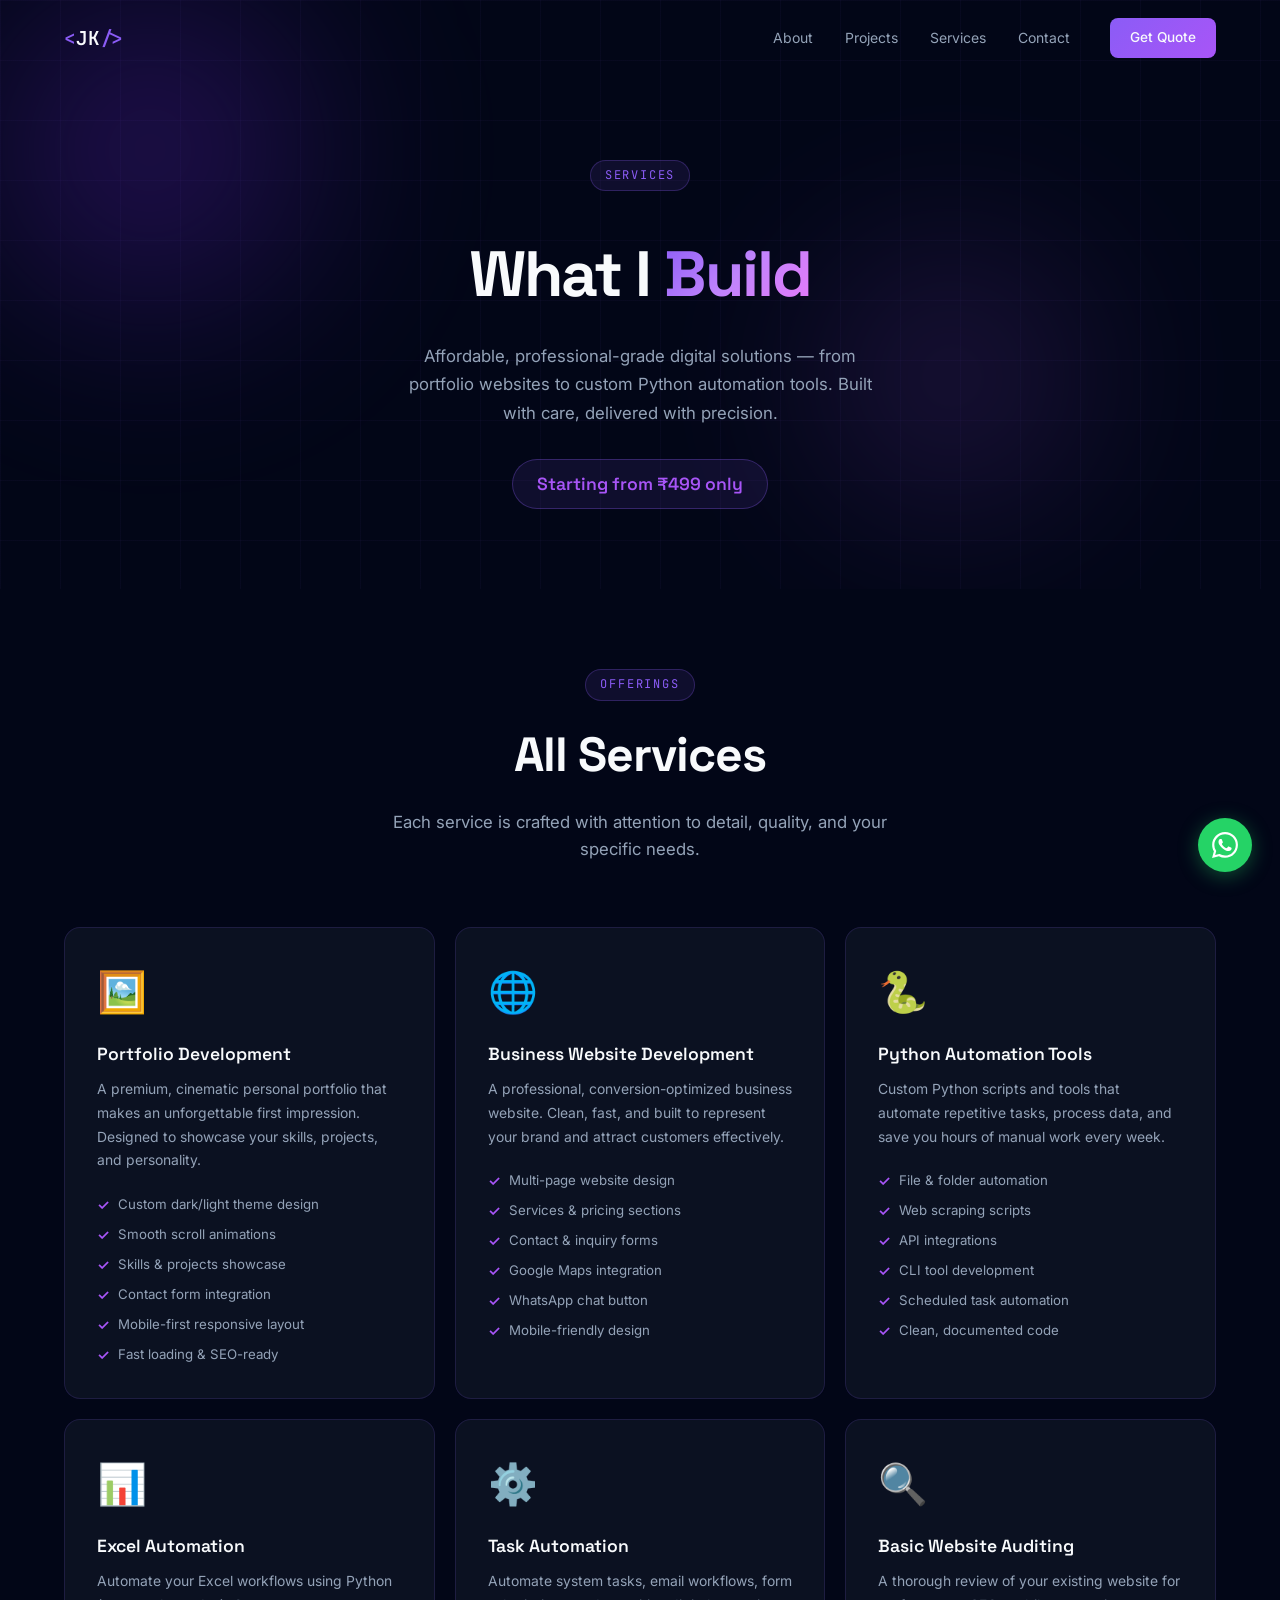
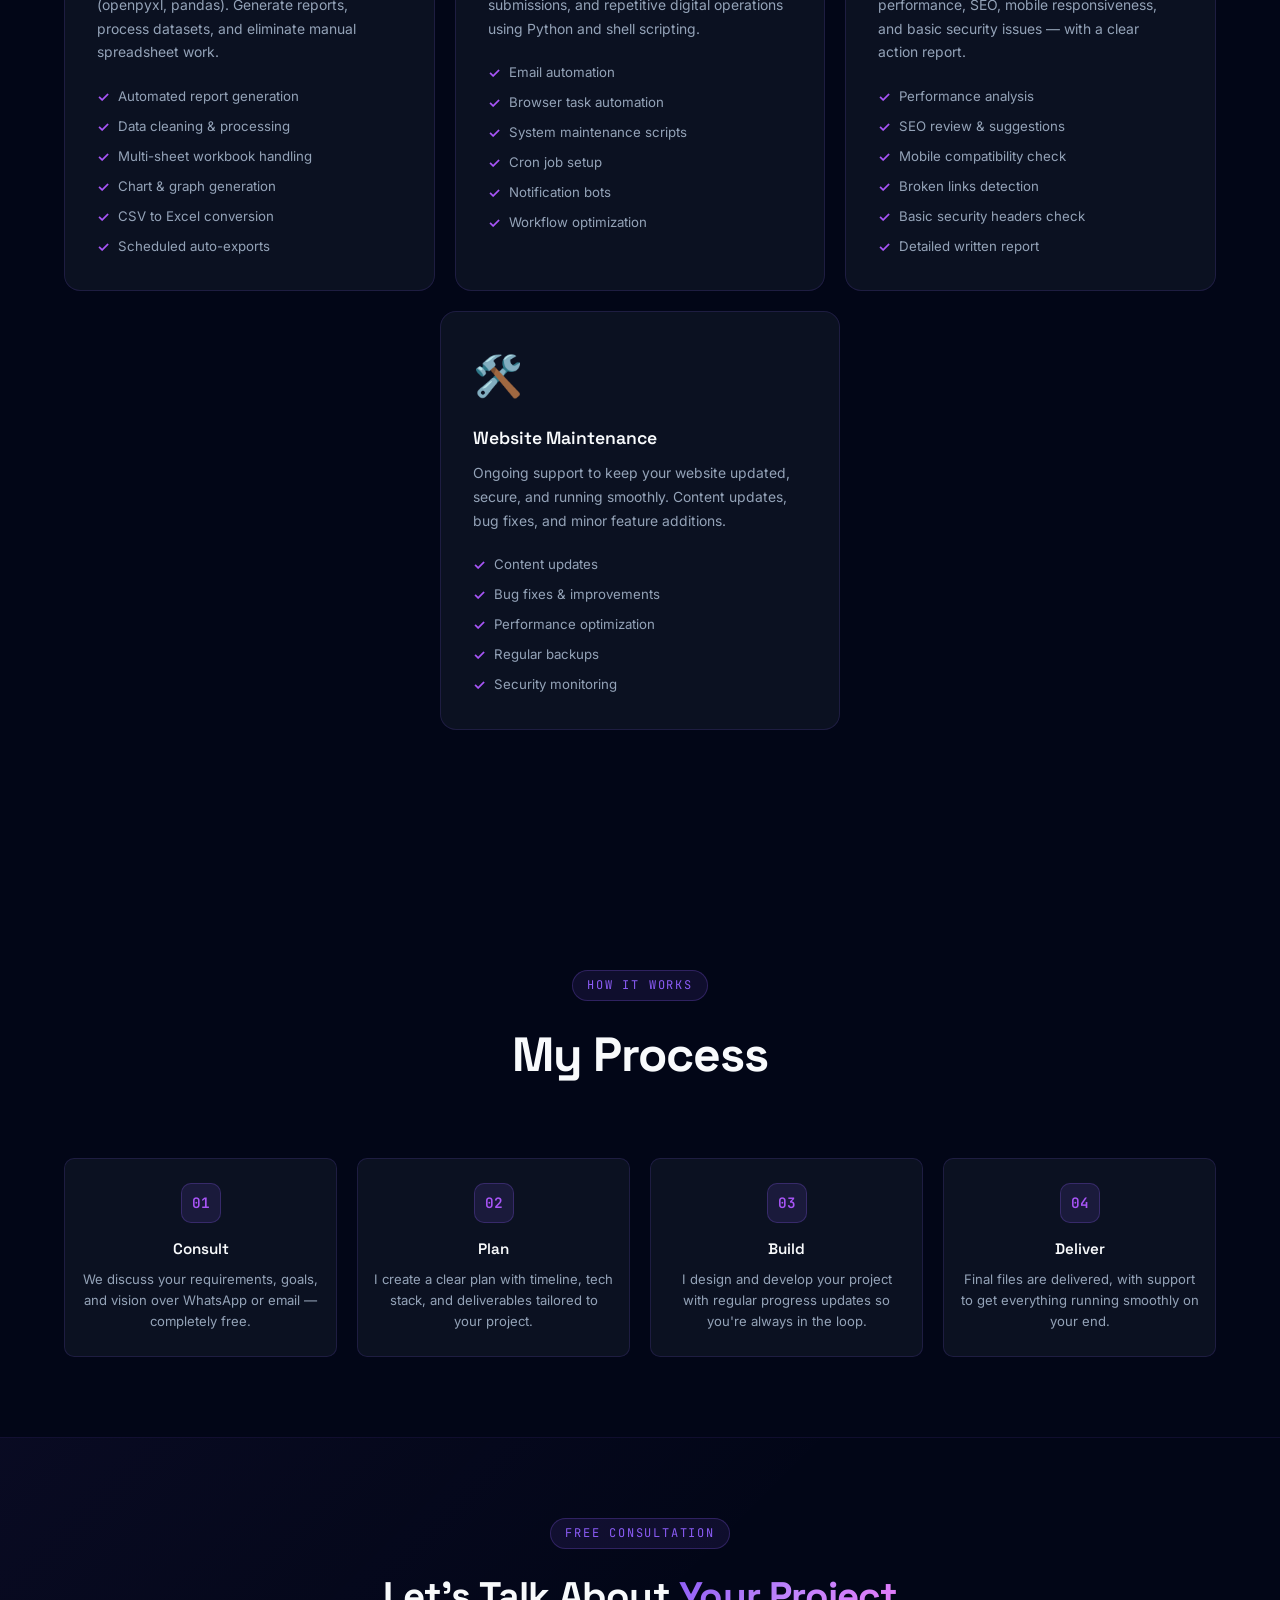
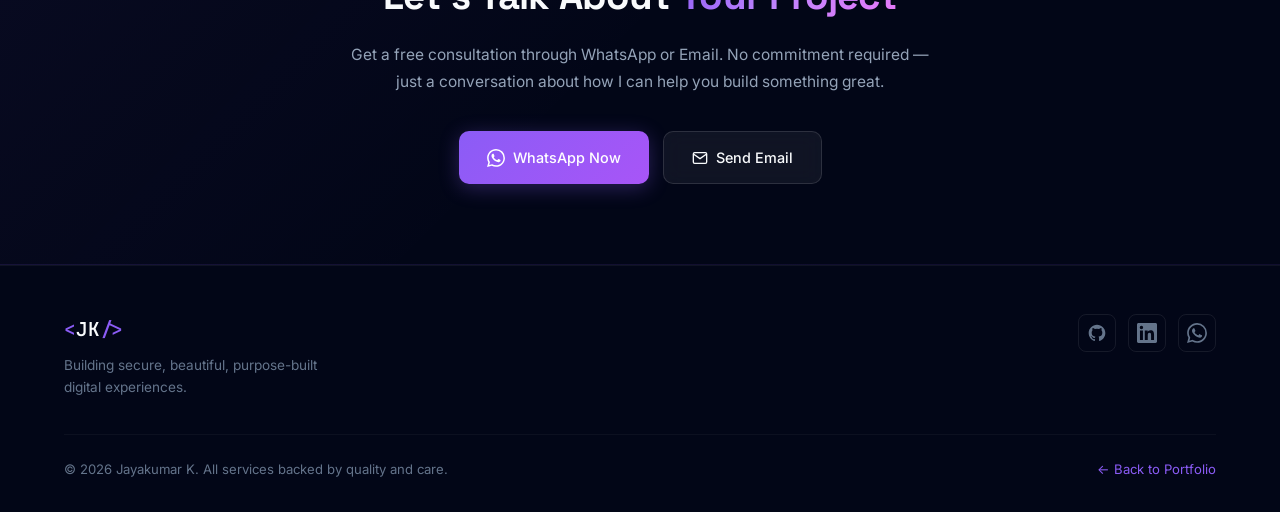
==== commit 1b4f624a: "Profile image has been updated." ====
--- a/services.html
+++ b/services.html
@@ -452,20 +452,20 @@
           <a href="https://linkedin.com/in/jayakumar-csecs" target="_blank" class="social-link" aria-label="LinkedIn">
             <svg width="20" height="20" viewBox="0 0 24 24" fill="currentColor"><path d="M20.447 20.452h-3.554v-5.569c0-1.328-.027-3.037-1.852-3.037-1.853 0-2.136 1.445-2.136 2.939v5.667H9.351V9h3.414v1.561h.046c.477-.9 1.637-1.85 3.37-1.85 3.601 0 4.267 2.37 4.267 5.455v6.286zM5.337 7.433a2.062 2.062 0 01-2.063-2.065 2.064 2.064 0 112.063 2.065zm1.782 13.019H3.555V9h3.564v11.452zM22.225 0H1.771C.792 0 0 .774 0 1.729v20.542C0 23.227.792 24 1.771 24h20.451C23.2 24 24 23.227 24 22.271V1.729C24 .774 23.2 0 22.222 0h.003z"/></svg>
           </a>
-          <a href="https://wa.me/916382109933" target="_blank" class="social-link" aria-label="WhatsApp">
+          <a href="https://wa.me/916382109933?text=Hello%20Jayakumar%20K%2C%0A%0AI%20reviewed%20your%20portfolio%20and%20would%20like%20to%20discuss%20a%20project%20opportunity." target="_blank" class="social-link" aria-label="WhatsApp">
             <svg width="20" height="20" viewBox="0 0 24 24" fill="currentColor"><path d="M17.472 14.382c-.297-.149-1.758-.867-2.03-.967-.273-.099-.471-.148-.67.15-.197.297-.767.966-.94 1.164-.173.199-.347.223-.644.075-.297-.15-1.255-.463-2.39-1.475-.883-.788-1.48-1.761-1.653-2.059-.173-.297-.018-.458.13-.606.134-.133.298-.347.446-.52.149-.174.198-.298.298-.497.099-.198.05-.371-.025-.52-.075-.149-.669-1.612-.916-2.207-.242-.579-.487-.5-.669-.51-.173-.008-.371-.01-.57-.01-.198 0-.52.074-.792.372-.272.297-1.04 1.016-1.04 2.479 0 1.462 1.065 2.875 1.213 3.074.149.198 2.096 3.2 5.077 4.487.709.306 1.262.489 1.694.625.712.227 1.36.195 1.871.118.571-.085 1.758-.719 2.006-1.413.248-.694.248-1.289.173-1.413-.074-.124-.272-.198-.57-.347m-5.421 7.403h-.004a9.87 9.87 0 01-5.031-1.378l-.361-.214-3.741.982.998-3.648-.235-.374a9.86 9.86 0 01-1.51-5.26c.001-5.45 4.436-9.884 9.888-9.884 2.64 0 5.122 1.03 6.988 2.898a9.825 9.825 0 012.893 6.994c-.003 5.45-4.437 9.884-9.885 9.884m8.413-18.297A11.815 11.815 0 0012.05 0C5.495 0 .16 5.335.157 11.892c0 2.096.547 4.142 1.588 5.945L.057 24l6.305-1.654a11.882 11.882 0 005.683 1.448h.005c6.554 0 11.89-5.335 11.893-11.893a11.821 11.821 0 00-3.48-8.413z"/></svg>
           </a>
         </div>
       </div>
       <div class="footer-bottom">
-        <p>© 2025 Jayakumar K. All services backed by quality and care.</p>
+        <p>© 2026 Jayakumar K. All services backed by quality and care.</p>
         <a href="index.html" class="footer-link">← Back to Portfolio</a>
       </div>
     </div>
   </footer>
 
   <!-- WhatsApp Float -->
-  <a href="https://wa.me/916382109933" target="_blank" class="whatsapp-float" aria-label="Chat on WhatsApp">
+  <a href="https://wa.me/916382109933?text=Hello%20Jayakumar%20K%2C%0A%0AI%20reviewed%20your%20portfolio%20and%20would%20like%20to%20discuss%20a%20project%20opportunity." target="_blank" class="whatsapp-float" aria-label="Chat on WhatsApp">
     <svg width="26" height="26" viewBox="0 0 24 24" fill="currentColor"><path d="M17.472 14.382c-.297-.149-1.758-.867-2.03-.967-.273-.099-.471-.148-.67.15-.197.297-.767.966-.94 1.164-.173.199-.347.223-.644.075-.297-.15-1.255-.463-2.39-1.475-.883-.788-1.48-1.761-1.653-2.059-.173-.297-.018-.458.13-.606.134-.133.298-.347.446-.52.149-.174.198-.298.298-.497.099-.198.05-.371-.025-.52-.075-.149-.669-1.612-.916-2.207-.242-.579-.487-.5-.669-.51-.173-.008-.371-.01-.57-.01-.198 0-.52.074-.792.372-.272.297-1.04 1.016-1.04 2.479 0 1.462 1.065 2.875 1.213 3.074.149.198 2.096 3.2 5.077 4.487.709.306 1.262.489 1.694.625.712.227 1.36.195 1.871.118.571-.085 1.758-.719 2.006-1.413.248-.694.248-1.289.173-1.413-.074-.124-.272-.198-.57-.347m-5.421 7.403h-.004a9.87 9.87 0 01-5.031-1.378l-.361-.214-3.741.982.998-3.648-.235-.374a9.86 9.86 0 01-1.51-5.26c.001-5.45 4.436-9.884 9.888-9.884 2.64 0 5.122 1.03 6.988 2.898a9.825 9.825 0 012.893 6.994c-.003 5.45-4.437 9.884-9.885 9.884m8.413-18.297A11.815 11.815 0 0012.05 0C5.495 0 .16 5.335.157 11.892c0 2.096.547 4.142 1.588 5.945L.057 24l6.305-1.654a11.882 11.882 0 005.683 1.448h.005c6.554 0 11.89-5.335 11.893-11.893a11.821 11.821 0 00-3.48-8.413z"/></svg>
   </a>
 
--- a/style.css
+++ b/style.css
@@ -490,6 +490,13 @@
   animation: float-image 5s ease-in-out infinite;
   overflow: hidden;
 }
+.profile-image {
+  width: 100%;
+  height: 100%;
+  object-fit: cover;
+  border-radius: 24px;
+  filter: contrast(1.05) saturate(1.05);
+}
 
 @keyframes float-image {
   0%, 100% { transform: translateY(0); }
@@ -515,17 +522,16 @@
   background-clip: text;
   z-index: 2;
 }
-
-.profile-ring {
+.image-frame::after {
+  content: "";
   position: absolute;
-  inset: -8px;
-  border-radius: 50%;
-  border: 2px solid transparent;
-  background: linear-gradient(135deg, #8b5cf6, #e879f9) border-box;
-  -webkit-mask: linear-gradient(#fff 0 0) padding-box, linear-gradient(#fff 0 0);
-  -webkit-mask-composite: destination-out;
-  mask-composite: exclude;
-  animation: spin-ring 8s linear infinite;
+  inset: 0;
+  background: radial-gradient(
+    circle at top left,
+    rgba(139, 92, 246, 0.15),
+    transparent 60%
+  );
+  pointer-events: none;
 }
 
 @keyframes spin-ring {
